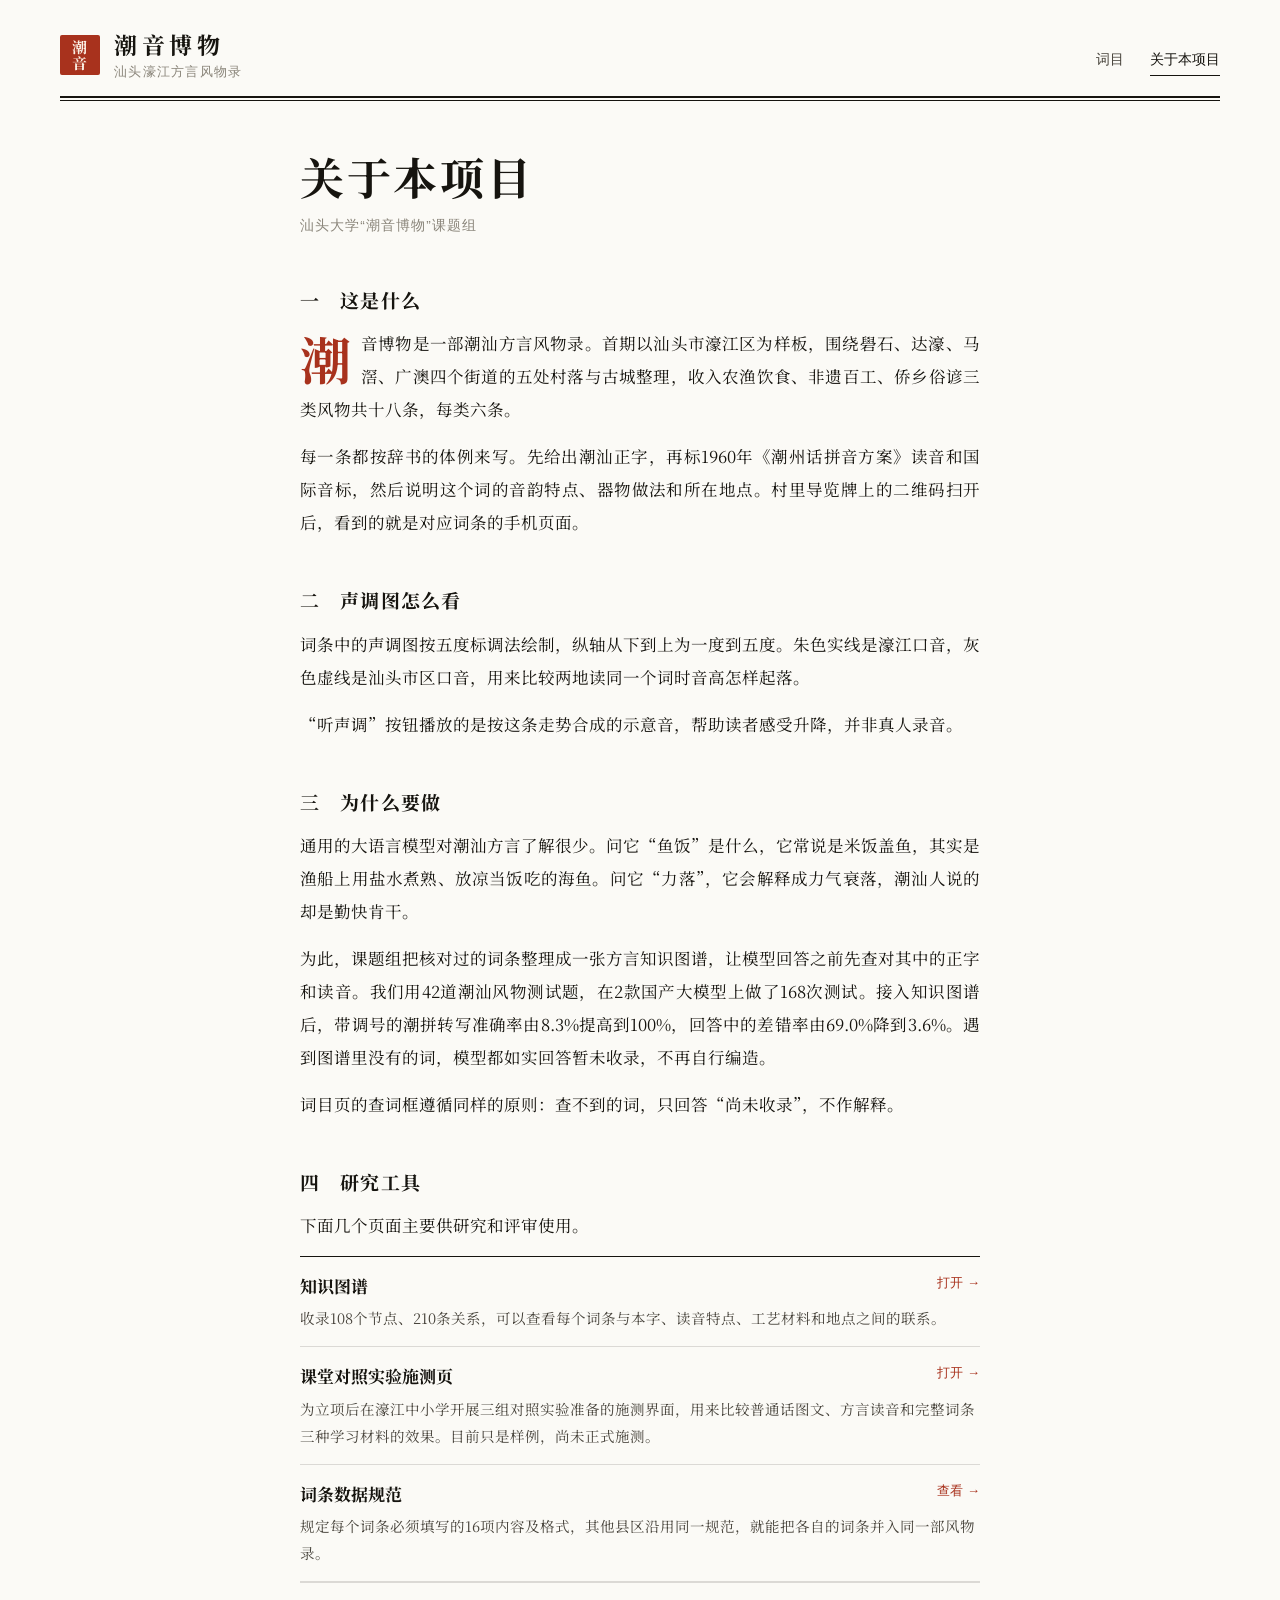
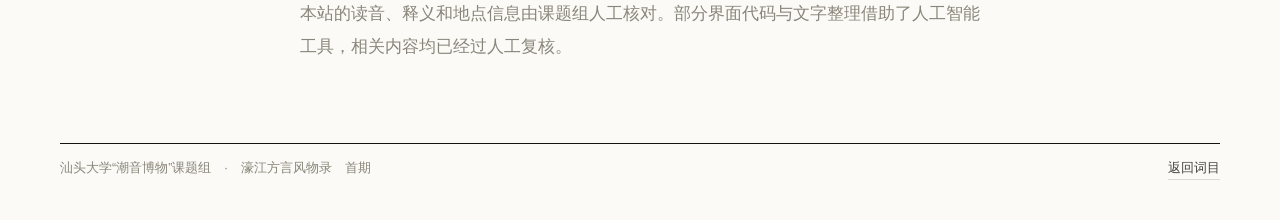
==== about.html @ 876b9f40 "redesign: dictionary-style layout, plain-language copy, research tools moved behind about page" ====
<!DOCTYPE html>
<html lang="zh-CN">
<head>
  <meta charset="UTF-8" />
  <meta name="viewport" content="width=device-width, initial-scale=1.0" />
  <title>关于本项目 · 潮音博物</title>
  <link rel="preconnect" href="https://fonts.googleapis.com" />
  <link rel="stylesheet" href="https://fonts.googleapis.com/css2?family=Noto+Serif+SC:wght@400;600;700&display=swap" media="print" onload="this.media='all'" />
  <link rel="stylesheet" href="./theme.css" />
  <style>
    .essay { max-width: 680px; margin: 48px auto 0; }
    .essay h1 {
      font-size: clamp(32px, 4.4vw, 44px);
      font-weight: 700;
      letter-spacing: 0.06em;
      line-height: 1.25;
      margin: 0 0 8px;
    }
    .essay .dek {
      font-family: var(--sans);
      font-size: 13.5px;
      color: var(--ink-3);
      letter-spacing: 0.08em;
      margin: 0 0 30px;
    }
    .essay h2 {
      font-size: 19px;
      font-weight: 700;
      letter-spacing: 0.06em;
      margin: 44px 0 10px;
    }
    .essay p {
      font-size: 16.5px;
      line-height: 2;
      text-align: justify;
      margin: 0 0 14px;
    }
    .essay .first::first-letter {
      float: left;
      font-size: 3.1em;
      line-height: 1;
      padding: 6px 10px 0 0;
      color: var(--red);
      font-weight: 700;
    }
    .tools { margin: 14px 0 0; padding: 0; list-style: none; border-top: 1px solid var(--rule); }
    .tools li { padding: 14px 0; border-bottom: 1px solid var(--hair); }
    .tools a { display: block; }
    .tools .t {
      font-size: 17px;
      font-weight: 700;
      display: flex;
      justify-content: space-between;
      gap: 12px;
    }
    .tools .t .go { font-family: var(--sans); font-size: 13px; font-weight: 400; color: var(--red); white-space: nowrap; }
    .tools .d { font-size: 14.5px; line-height: 1.85; color: var(--ink-2); margin-top: 4px; }
    .tools a:hover .t { color: var(--red); }
    .fine {
      margin-top: 44px;
      padding-top: 14px;
      border-top: 1px solid var(--hair);
      font-family: var(--sans);
      font-size: 13px;
      line-height: 1.9;
      color: var(--ink-3);
    }
  </style>
</head>
<body>
  <div class="wrap">
    <header>
      <div class="masthead">
        <a class="wordmark" href="index.html">
          <span class="seal" aria-hidden="true">潮音</span>
          <span class="wm-text">
            <span class="wm-title">潮音博物</span>
            <span class="wm-sub">汕头濠江方言风物录</span>
          </span>
        </a>
        <nav class="topnav">
          <a href="index.html">词目</a>
          <a class="on" href="about.html">关于本项目</a>
        </nav>
      </div>
      <div class="rules"></div>
    </header>

    <article class="essay">
      <h1>关于本项目</h1>
      <p class="dek">汕头大学“潮音博物”课题组</p>

      <h2>一　这是什么</h2>
      <p class="first" id="p-what"></p>
      <p>每一条都按辞书的体例来写。先给出潮汕正字，再标1960年《潮州话拼音方案》读音和国际音标，然后说明这个词的音韵特点、器物做法和所在地点。村里导览牌上的二维码扫开后，看到的就是对应词条的手机页面。</p>

      <h2>二　声调图怎么看</h2>
      <p>词条中的声调图按五度标调法绘制，纵轴从下到上为一度到五度。朱色实线是濠江口音，灰色虚线是汕头市区口音，用来比较两地读同一个词时音高怎样起落。</p>
      <p>“听声调”按钮播放的是按这条走势合成的示意音，帮助读者感受升降，并非真人录音。</p>

      <h2>三　为什么要做</h2>
      <p>通用的大语言模型对潮汕方言了解很少。问它“鱼饭”是什么，它常说是米饭盖鱼，其实是渔船上用盐水煮熟、放凉当饭吃的海鱼。问它“力落”，它会解释成力气衰落，潮汕人说的却是勤快肯干。</p>
      <p id="p-bench"></p>
      <p>词目页的查词框遵循同样的原则：查不到的词，只回答“尚未收录”，不作解释。</p>

      <h2>四　研究工具</h2>
      <p>下面几个页面主要供研究和评审使用。</p>
      <ul class="tools">
        <li>
          <a href="graph.html">
            <div class="t"><span>知识图谱</span><span class="go">打开 →</span></div>
            <div class="d" id="d-graph"></div>
          </a>
        </li>
        <li>
          <a href="experiment.html">
            <div class="t"><span>课堂对照实验施测页</span><span class="go">打开 →</span></div>
            <div class="d">为立项后在濠江中小学开展三组对照实验准备的施测界面，用来比较普通话图文、方言读音和完整词条三种学习材料的效果。目前只是样例，尚未正式施测。</div>
          </a>
        </li>
        <li>
          <a href="schema/chaoyin_nominal_schema_v1.json">
            <div class="t"><span>词条数据规范</span><span class="go">查看 →</span></div>
            <div class="d" id="d-schema"></div>
          </a>
        </li>
      </ul>

      <p class="fine">本站的读音、释义和地点信息由课题组人工核对。部分界面代码与文字整理借助了人工智能工具，相关内容均已经过人工复核。</p>
    </article>

    <footer class="colophon">
      <div class="colophon-inner">
        <span>汕头大学“潮音博物”课题组　·　濠江方言风物录　首期</span>
        <span class="links"><a href="index.html">返回词目</a></span>
      </div>
    </footer>
  </div>

  <script src="./seed_data.js"></script>
  <script src="./app.js"></script>
  <script>
    (function () {
      var CY = window.CY, f = CY.facts || {}, items = CY.items;
      var seed = f.prototype_v01_seed || {}, kg = f.knowledge_graph_v01 || {}, b = f.pilot_rag_benchmark || {};
      function pct(v) { return (v >= 100 ? "100" : v.toFixed(1)) + "%"; }
      function set(id, txt) { var el = document.getElementById(id); if (el && txt) el.textContent = txt; }

      var cats = seed.category_counts || {};
      set("p-what",
        "潮音博物是一部潮汕方言风物录。首期以汕头市濠江区为样板，围绕礐石、达濠、马滘、广澳" +
        CY.cnNum(seed.covered_haojiang_streets_count || 4) + "个街道的" + CY.cnNum(seed.covered_haojiang_sites_count || 5) +
        "处村落与古城整理，收入农渔饮食、非遗百工、侨乡俗谚三类风物共" + CY.cnNum(items.length) + "条" +
        (cats["农渔饮食风物"] ? "，每类" + CY.cnNum(cats["农渔饮食风物"]) + "条" : "") + "。");

      if (b.n_questions_total) {
        set("p-bench",
          "为此，课题组把核对过的词条整理成一张方言知识图谱，让模型回答之前先查对其中的正字和读音。我们用" +
          b.n_questions_total + "道潮汕风物测试题，在" + b.models_count + "款国产大模型上做了" + b.total_api_evaluations +
          "次测试。接入知识图谱后，带调号的潮拼转写准确率由" + pct(b.pooled_zero_shot_pengim_acc_pct) + "提高到" +
          pct(b.pooled_rag_pengim_acc_pct) + "，回答中的差错率由" + pct(b.pooled_zero_shot_halluc_pct) + "降到" +
          pct(b.pooled_rag_halluc_pct) + "。遇到图谱里没有的词，模型都如实回答暂未收录，不再自行编造。");
      }
      if (kg.total_nodes) {
        set("d-graph",
          "收录" + kg.total_nodes + "个节点、" + kg.total_edges_triples + "条关系，可以查看每个词条与本字、读音特点、工艺材料和地点之间的联系。");
      }
      if (seed.schema_required_fields) {
        set("d-schema",
          "规定每个词条必须填写的" + seed.schema_required_fields + "项内容及格式，其他县区沿用同一规范，就能把各自的词条并入同一部风物录。");
      }
    })();
  </script>
</body>
</html>
---- theme.css ----
/* 潮音博物 · 辞书体例样式
 * 白纸黑字、衬线正文、细线分隔，只用一种朱砂色做强调。
 * 不依赖外部字体也能正常显示，有网络时异步加载思源宋体。
 */

:root {
  --paper: #fbfaf6;
  --ink: #16140f;
  --ink-2: #48443c;
  --ink-3: #8a857a;
  --rule: #16140f;
  --hair: rgba(22, 20, 15, 0.14);
  --hair-2: rgba(22, 20, 15, 0.07);
  --red: #a8321d;

  --serif: "Noto Serif SC", "Source Han Serif SC", "Source Han Serif CN", "Songti SC", "STSong", "SimSun", serif;
  --sans: "PingFang SC", "Hiragino Sans GB", "Microsoft YaHei", "Noto Sans SC", sans-serif;
  --latin: "Iowan Old Style", "Palatino Linotype", "Book Antiqua", Palatino, Georgia, serif;
  --ipa: "Charis SIL", "Doulos SIL", "Gentium Plus", "Noto Serif", "Segoe UI", "Lucida Sans Unicode", "Times New Roman", serif;
}

* { box-sizing: border-box; }

html {
  background: var(--paper);
  -webkit-text-size-adjust: 100%;
}

body {
  margin: 0;
  color: var(--ink);
  background: var(--paper);
  font-family: var(--serif);
  font-size: 16px;
  line-height: 1.8;
  -webkit-font-smoothing: antialiased;
  text-rendering: optimizeLegibility;
}

a { color: inherit; text-decoration: none; }
button, input, select { font: inherit; color: inherit; }
:focus-visible { outline: 2px solid var(--red); outline-offset: 2px; }

.wrap {
  max-width: 1240px;
  margin: 0 auto;
  padding: 0 40px;
}

/* 刊头 */
.masthead {
  display: flex;
  align-items: flex-end;
  justify-content: space-between;
  gap: 24px;
  padding-top: 30px;
}
.wordmark { display: flex; align-items: center; gap: 14px; }
.seal {
  width: 40px;
  height: 40px;
  flex-shrink: 0;
  background: var(--red);
  color: #fbf1e6;
  border-radius: 2px;
  display: flex;
  align-items: center;
  justify-content: center;
  writing-mode: vertical-rl;
  font-family: var(--serif);
  font-size: 15px;
  font-weight: 700;
  line-height: 1.05;
  letter-spacing: 0.04em;
}
.wm-text { display: flex; flex-direction: column; line-height: 1.3; }
.wm-title { font-size: 23px; font-weight: 700; letter-spacing: 0.2em; }
.wm-sub {
  font-family: var(--sans);
  font-size: 12.5px;
  color: var(--ink-3);
  letter-spacing: 0.1em;
  margin-top: 4px;
}
.topnav {
  display: flex;
  align-items: center;
  gap: 26px;
  font-family: var(--sans);
  font-size: 14px;
  padding-bottom: 4px;
}
.topnav a {
  color: var(--ink-2);
  padding-bottom: 3px;
  border-bottom: 1px solid transparent;
}
.topnav a:hover { color: var(--ink); }
.topnav a.on { color: var(--ink); border-bottom-color: var(--ink); }
.topnav .crumb { color: var(--ink-3); font-size: 13px; }

/* 书页式双线 */
.rules {
  margin-top: 16px;
  border-top: 2px solid var(--rule);
  padding-top: 2px;
}
.rules::after {
  content: "";
  display: block;
  border-top: 1px solid var(--rule);
}

.label {
  font-family: var(--sans);
  font-size: 12px;
  font-weight: 500;
  letter-spacing: 0.14em;
  color: var(--ink-3);
}

.textbtn {
  background: none;
  border: 0;
  padding: 0 0 1px;
  cursor: pointer;
  font-family: var(--sans);
  font-size: 14px;
  color: var(--red);
  border-bottom: 1px solid rgba(168, 50, 29, 0.35);
}
.textbtn:hover { border-bottom-color: var(--red); }
.textbtn.quiet { color: var(--ink-2); border-bottom-color: var(--hair); }
.textbtn.quiet:hover { color: var(--ink); border-bottom-color: var(--ink); }

.mono { font-family: var(--latin); letter-spacing: 0.03em; }

/* 词条 */
.kicker {
  font-family: var(--sans);
  font-size: 13px;
  color: var(--ink-3);
  letter-spacing: 0.12em;
}
.kicker .no { color: var(--red); }
.headword {
  font-size: clamp(36px, 5.2vw, 58px);
  line-height: 1.18;
  font-weight: 700;
  letter-spacing: 0.04em;
  margin: 10px 0 16px;
}
.pron {
  display: flex;
  flex-wrap: wrap;
  align-items: baseline;
  gap: 4px 22px;
}
.pengim { font-family: var(--latin); font-size: 23px; }
.ipa { font-family: var(--ipa); font-size: 17px; color: var(--ink-3); }
.listen {
  display: flex;
  flex-wrap: wrap;
  gap: 8px 24px;
  margin-top: 14px;
}
.hair {
  border: 0;
  border-top: 1px solid var(--hair);
  margin: 26px 0 8px;
}
.para {
  margin: 14px 0;
  font-size: 16.5px;
  line-height: 1.95;
  text-align: justify;
}
.para b { font-weight: 700; margin-right: 0.7em; }

.tone-fig { margin: 30px 0 6px; }
.tone-fig svg { display: block; width: 100%; height: auto; }
.tone-fig figcaption {
  font-family: var(--sans);
  font-size: 12.5px;
  line-height: 1.75;
  color: var(--ink-3);
  margin-top: 8px;
}

.note {
  margin: 24px 0 0;
  font-size: 14.5px;
  line-height: 1.85;
  color: var(--ink-2);
  text-align: justify;
}
.note-mark {
  display: inline-block;
  font-family: var(--sans);
  font-size: 11px;
  line-height: 1.45;
  color: var(--red);
  border: 1px solid var(--red);
  padding: 0 3px;
  margin-right: 8px;
  transform: translateY(-1px);
}

.pager {
  display: flex;
  justify-content: space-between;
  gap: 16px;
  margin-top: 44px;
  padding-top: 14px;
  border-top: 1px solid var(--rule);
}
.pager a { display: block; max-width: 48%; }
.pager a.next { text-align: right; margin-left: auto; }
.pager .dir {
  display: block;
  font-family: var(--sans);
  font-size: 12px;
  letter-spacing: 0.1em;
  color: var(--ink-3);
}
.pager .pw { font-size: 17px; color: var(--ink); }
.pager a:hover .pw { color: var(--red); }

/* 边注 */
.meta { margin: 0; }
.meta dt {
  font-family: var(--sans);
  font-size: 12px;
  letter-spacing: 0.14em;
  color: var(--ink-3);
}
.meta dd {
  margin: 2px 0 18px;
  font-size: 14px;
  line-height: 1.7;
  color: var(--ink-2);
}
.locator { margin: 0; }
.locator svg { display: block; width: 100%; max-width: 280px; height: auto; }
.locator figcaption {
  font-family: var(--sans);
  font-size: 11.5px;
  line-height: 1.6;
  color: var(--ink-3);
  margin-top: 6px;
}
.side-links {
  display: flex;
  flex-direction: column;
  gap: 8px;
  margin-top: 22px;
  font-family: var(--sans);
  font-size: 13px;
}
.side-links a { color: var(--ink-2); }
.side-links a:hover { color: var(--red); }

/* 版权页 */
.colophon { margin-top: 80px; padding-bottom: 40px; }
.colophon-inner {
  border-top: 1px solid var(--rule);
  padding-top: 14px;
  display: flex;
  flex-wrap: wrap;
  justify-content: space-between;
  gap: 10px 28px;
  font-family: var(--sans);
  font-size: 12.5px;
  line-height: 1.7;
  color: var(--ink-3);
}
.colophon a { color: var(--ink-2); border-bottom: 1px solid var(--hair); }
.colophon a:hover { color: var(--ink); border-bottom-color: var(--ink); }
.colophon .links { display: flex; flex-wrap: wrap; gap: 4px 18px; }

@media (max-width: 760px) {
  .wrap { padding: 0 18px; }
  .masthead { padding-top: 18px; align-items: center; }
  .seal { width: 34px; height: 34px; font-size: 13px; }
  .wm-title { font-size: 19px; letter-spacing: 0.16em; }
  .wm-sub { display: none; }
  .topnav { gap: 16px; font-size: 13.5px; padding-bottom: 0; }
  .topnav .crumb { display: none; }
  .pengim { font-size: 20px; }
  .ipa { font-size: 15.5px; }
  .para { font-size: 16px; line-height: 1.9; }
  .colophon { margin-top: 56px; }
}
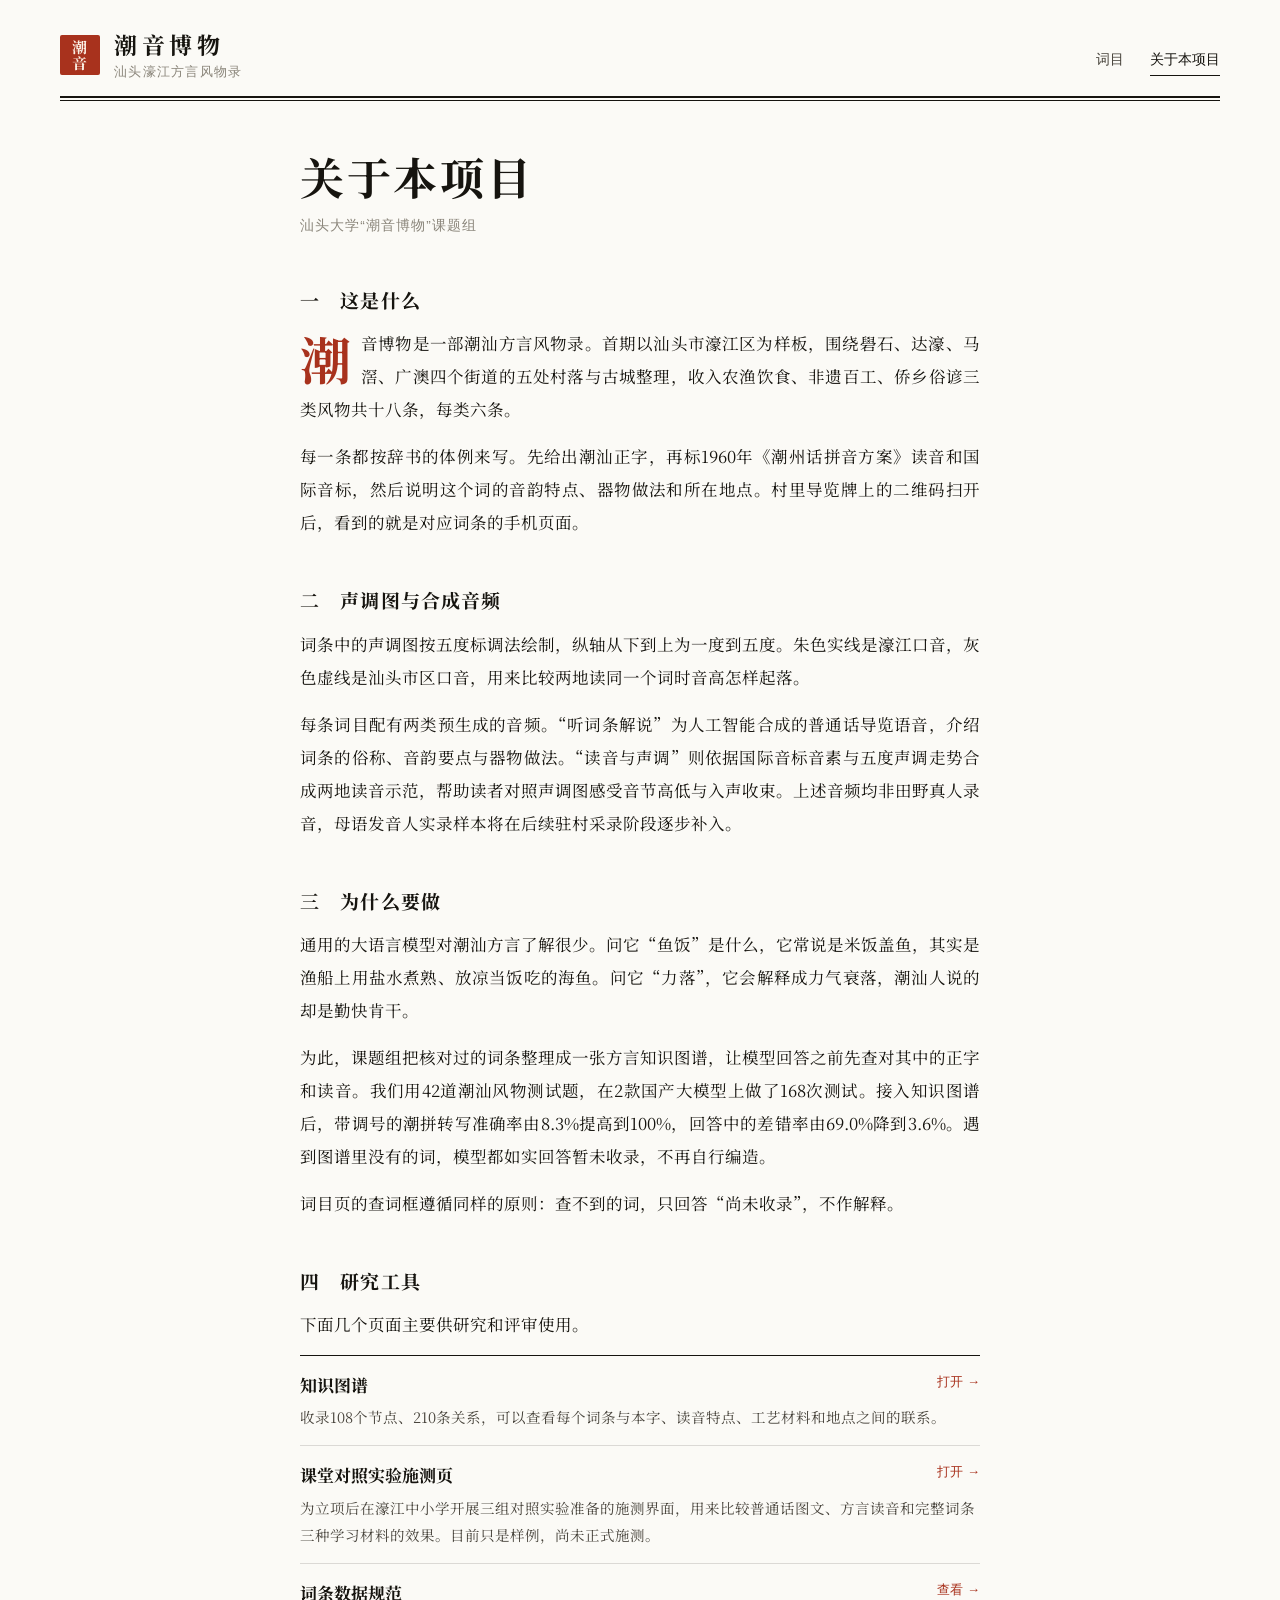
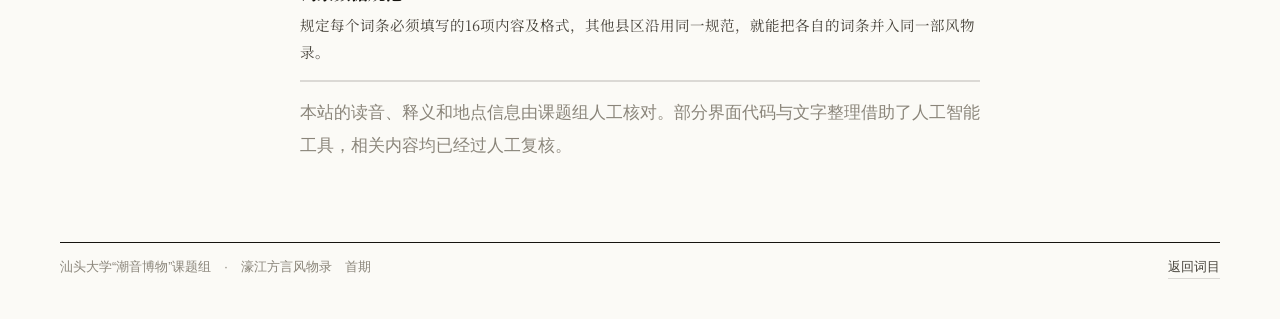
==== commit 114405d5: "feat(audio): add 54 pre-generated narration and dual-accent IPA+F0 MP3 tracks" ====
--- a/about.html
+++ b/about.html
@@ -94,9 +94,9 @@
       <p class="first" id="p-what"></p>
       <p>每一条都按辞书的体例来写。先给出潮汕正字，再标1960年《潮州话拼音方案》读音和国际音标，然后说明这个词的音韵特点、器物做法和所在地点。村里导览牌上的二维码扫开后，看到的就是对应词条的手机页面。</p>
 
-      <h2>二　声调图怎么看</h2>
+      <h2>二　声调图与合成音频</h2>
       <p>词条中的声调图按五度标调法绘制，纵轴从下到上为一度到五度。朱色实线是濠江口音，灰色虚线是汕头市区口音，用来比较两地读同一个词时音高怎样起落。</p>
-      <p>“听声调”按钮播放的是按这条走势合成的示意音，帮助读者感受升降，并非真人录音。</p>
+      <p>每条词目配有两类预生成的音频。“听词条解说”为人工智能合成的普通话导览语音，介绍词条的俗称、音韵要点与器物做法。“读音与声调”则依据国际音标音素与五度声调走势合成两地读音示范，帮助读者对照声调图感受音节高低与入声收束。上述音频均非田野真人录音，母语发音人实录样本将在后续驻村采录阶段逐步补入。</p>
 
       <h2>三　为什么要做</h2>
       <p>通用的大语言模型对潮汕方言了解很少。问它“鱼饭”是什么，它常说是米饭盖鱼，其实是渔船上用盐水煮熟、放凉当饭吃的海鱼。问它“力落”，它会解释成力气衰落，潮汕人说的却是勤快肯干。</p>
--- a/theme.css
+++ b/theme.css
@@ -132,6 +132,11 @@
 .textbtn:hover { border-bottom-color: var(--red); }
 .textbtn.quiet { color: var(--ink-2); border-bottom-color: var(--hair); }
 .textbtn.quiet:hover { color: var(--ink); border-bottom-color: var(--ink); }
+.textbtn.playing {
+  color: var(--red);
+  font-weight: 600;
+  border-bottom-color: var(--red);
+}
 
 .mono { font-family: var(--latin); letter-spacing: 0.03em; }
 
